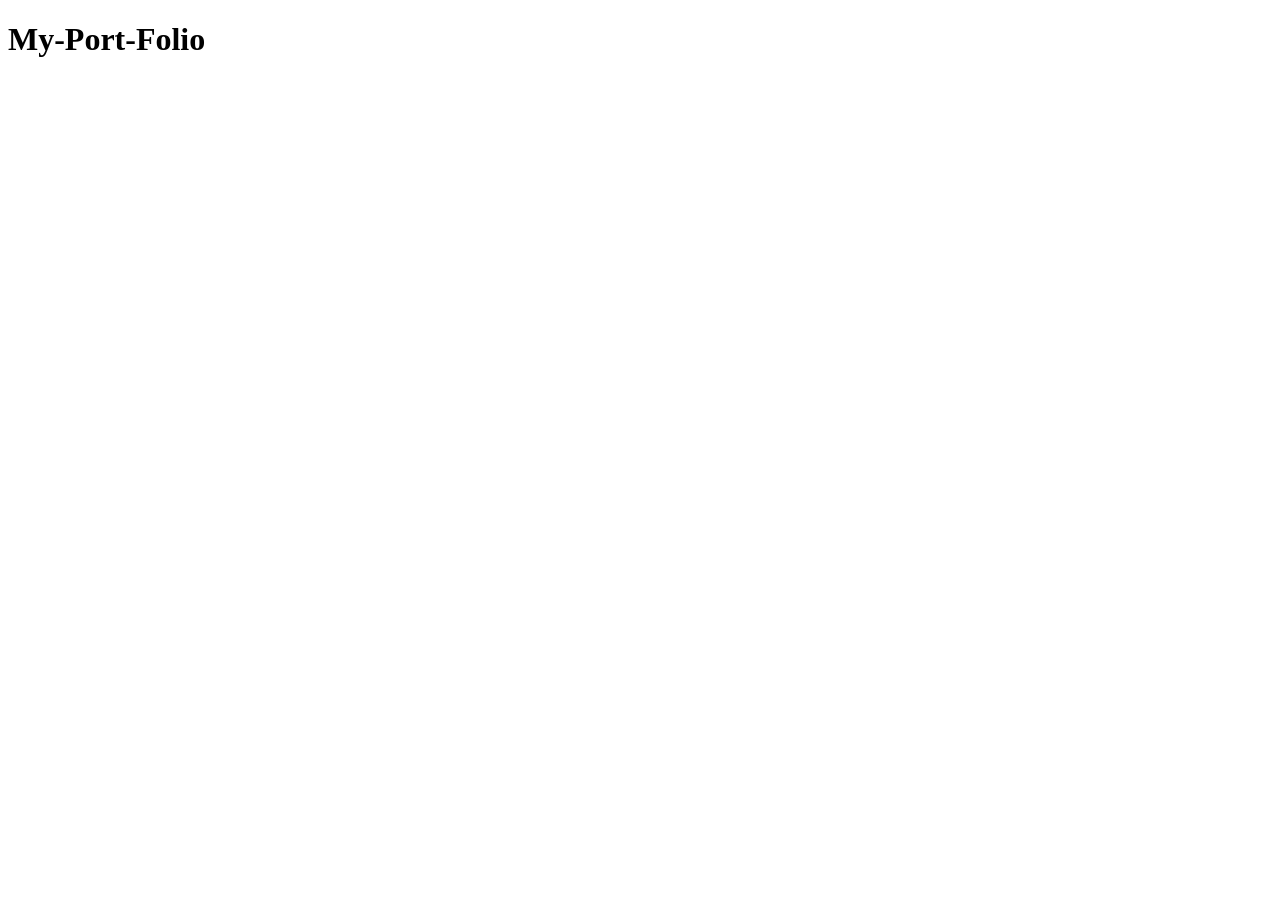
==== index.html @ 99bb1b59 "second commit" ====
<!DOCTYPE html>
<html lang="en">
<head>
    <meta charset="UTF-8">
    <meta name="viewport" content="width=device-width, initial-scale=1.0">
    <title>Port-Folio</title>
</head>
<body>
    <h1>My-Port-Folio</h1>
</body>
</html>
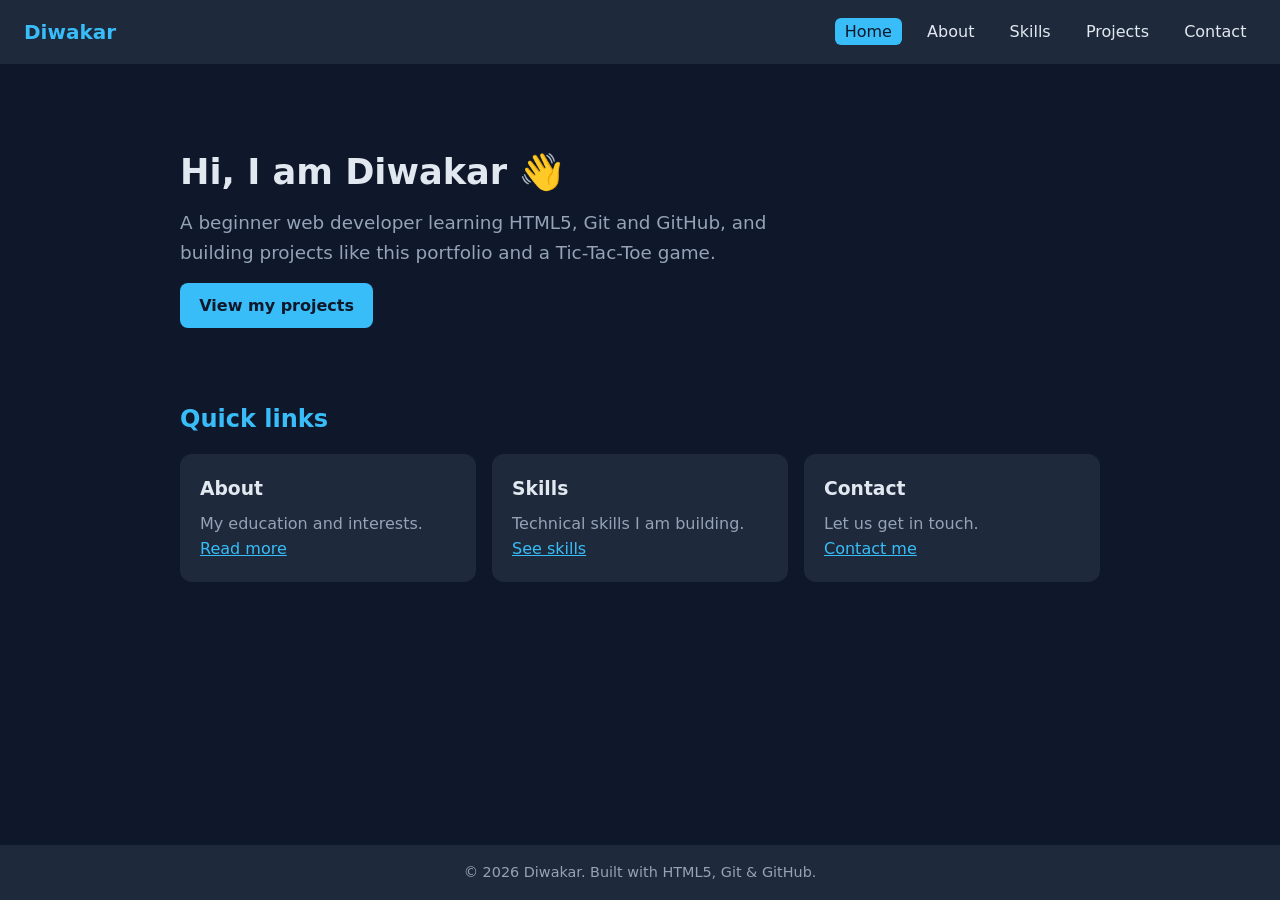
==== commit 3849a68a: "edite the multiple file" ====
--- a/index.html
+++ b/index.html
@@ -1,11 +1,42 @@
 <!DOCTYPE html>
 <html lang="en">
 <head>
-    <meta charset="UTF-8">
-    <meta name="viewport" content="width=device-width, initial-scale=1.0">
-    <title>Port-Folio</title>
+  <meta charset="UTF-8">
+  <meta name="viewport" content="width=device-width, initial-scale=1.0">
+  <meta name="description" content="Personal portfolio of Diwakar - web developer in training.">
+  <title>Home | Diwakar Portfolio</title>
+  <link rel="stylesheet" href="css/style.css">
 </head>
 <body>
-    <h1>My-Port-Folio</h1>
+  <header>
+    <div class="logo">Diwakar</div>
+    <nav aria-label="Main navigation">
+      <ul>
+        <li><a href="index.html" class="active">Home</a></li>
+        <li><a href="about.html">About</a></li>
+        <li><a href="skills.html">Skills</a></li>
+        <li><a href="projects.html">Projects</a></li>
+        <li><a href="contact.html">Contact</a></li>
+      </ul>
+    </nav>
+  </header>
+  <main>
+    <section class="hero">
+      <h1>Hi, I am Diwakar 👋</h1>
+      <p>A beginner web developer learning HTML5, Git and GitHub, and building projects like this portfolio and a Tic-Tac-Toe game.</p>
+      <a class="btn" href="projects.html">View my projects</a>
+    </section>
+    <section>
+      <h2>Quick links</h2>
+      <div class="grid">
+        <article><h3>About</h3><p>My education and interests.</p><a href="about.html">Read more</a></article>
+        <article><h3>Skills</h3><p>Technical skills I am building.</p><a href="skills.html">See skills</a></article>
+        <article><h3>Contact</h3><p>Let us get in touch.</p><a href="contact.html">Contact me</a></article>
+      </div>
+    </section>
+  </main>
+  <footer>
+    <p>&copy; 2026 Diwakar. Built with HTML5, Git &amp; GitHub.</p>
+  </footer>
 </body>
-</html>+</html>
--- a/css/style.css
+++ b/css/style.css
@@ -0,0 +1,22 @@
+:root{--bg:#0f172a;--card:#1e293b;--text:#e2e8f0;--muted:#94a3b8;--accent:#38bdf8}
+*{box-sizing:border-box;margin:0;padding:0}
+body{font-family:system-ui,Segoe UI,Arial,sans-serif;background:var(--bg);color:var(--text);line-height:1.6;min-height:100vh;display:flex;flex-direction:column}
+header{background:var(--card);padding:1rem 1.5rem;display:flex;flex-wrap:wrap;justify-content:space-between;align-items:center;gap:.75rem;position:sticky;top:0}
+.logo{font-weight:700;font-size:1.25rem;color:var(--accent)}
+nav ul{list-style:none;display:flex;flex-wrap:wrap;gap:1rem}
+nav a{color:var(--text);text-decoration:none;padding:.25rem .6rem;border-radius:6px}
+nav a:hover,nav a.active{background:var(--accent);color:#0f172a}
+main{flex:1;max-width:960px;width:100%;margin:0 auto;padding:2rem 1.25rem}
+h1{font-size:2.2rem;margin-bottom:.5rem}
+h2{color:var(--accent);margin:1.5rem 0 .5rem}
+p,li{color:var(--muted)}
+.hero{padding:3rem 0}
+.hero p{font-size:1.15rem;max-width:600px}
+.btn{display:inline-block;margin-top:1rem;background:var(--accent);color:#0f172a;padding:.6rem 1.2rem;border-radius:8px;text-decoration:none;font-weight:600}
+.grid{display:grid;grid-template-columns:repeat(auto-fit,minmax(240px,1fr));gap:1rem;margin-top:1rem}
+article,section.card{background:var(--card);padding:1.25rem;border-radius:12px}
+article h3{margin-bottom:.4rem}
+article a{color:var(--accent)}
+ul.list{padding-left:1.25rem}
+footer{background:var(--card);text-align:center;padding:1rem;color:var(--muted);font-size:.9rem}
+@media(max-width:600px){h1{font-size:1.7rem}header{flex-direction:column}}
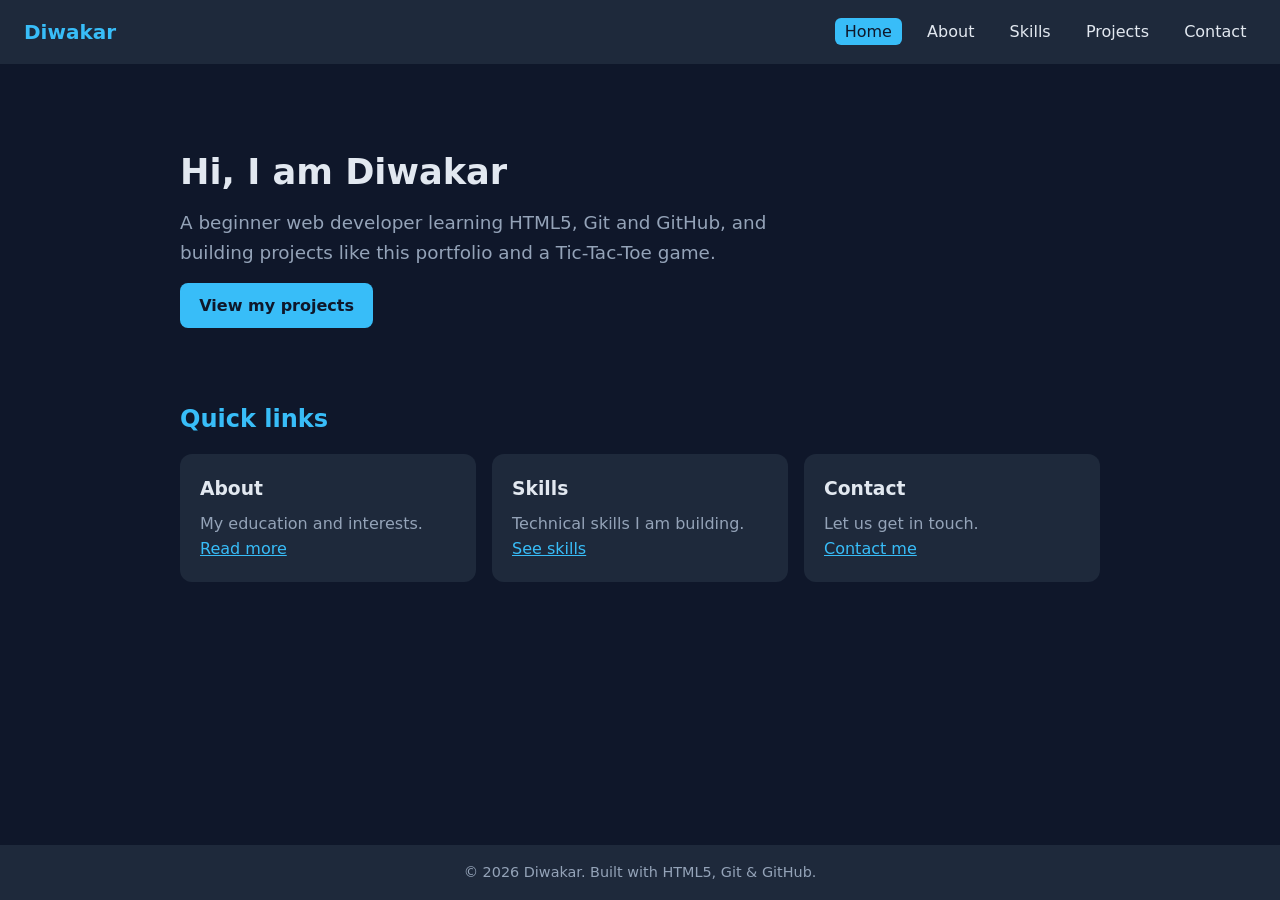
==== commit 7a7a9e12: "minor changes" ====
--- a/index.html
+++ b/index.html
@@ -22,7 +22,7 @@
   </header>
   <main>
     <section class="hero">
-      <h1>Hi, I am Diwakar 👋</h1>
+      <h1>Hi, I am Diwakar</h1>
       <p>A beginner web developer learning HTML5, Git and GitHub, and building projects like this portfolio and a Tic-Tac-Toe game.</p>
       <a class="btn" href="projects.html">View my projects</a>
     </section>
